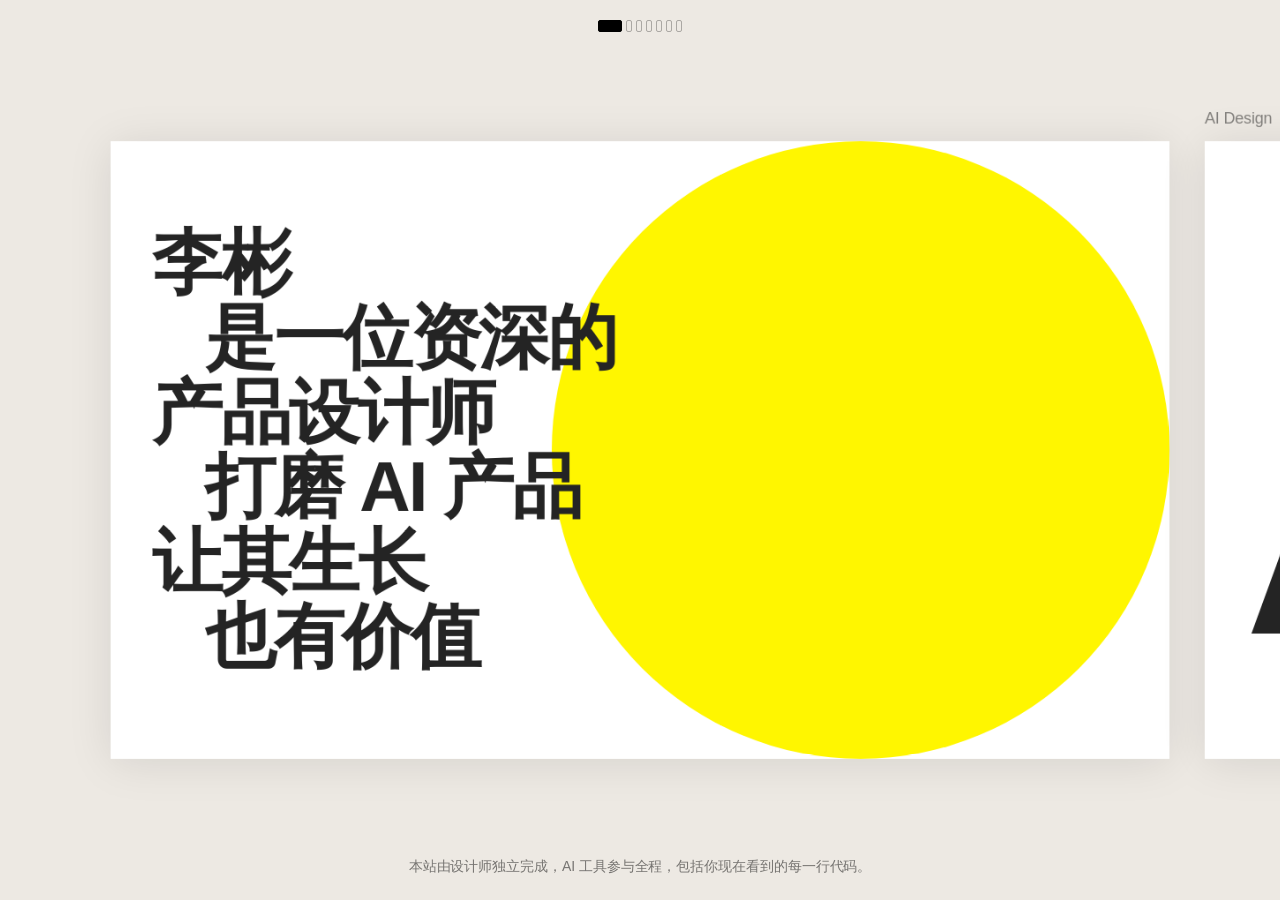
==== index.html @ 0866cc7a "Fix two UX bugs after going live: 1) Homepage P2 thumbnails 'invisible' on hover    Root cause: I ha" ====
<!DOCTYPE html>
<html lang="zh-CN">
<head>
  <meta charset="UTF-8">
  <meta name="viewport" content="width=device-width, initial-scale=1">
  <title>李彬 · 作品集</title>
  <link rel="stylesheet" href="css/style.css">
  <link rel="stylesheet" href="css/cards.css">
</head>
<body>

  <!-- Fixed viewport: always covers full window -->
  <div class="viewport">

    <!-- Minimap: top-center, 7 clickable ticks injected by scroll.js -->
    <nav class="minimap" id="minimap" aria-label="Card navigation"></nav>

    <!-- Scale wrapper: viewport-center anchor, scale applied here -->
    <div id="cardsScaler">

    <!-- Card strip: translateX updated by scroll.js -->
    <div class="card-strip" id="cardStrip">

      <!-- External labels: positioned above each card (cards 01–06 only) -->
      <div class="ext-label" style="left:1240px;">AI Design</div>
      <div class="ext-label" style="left:2480px;">Consumer UX</div>
      <div class="ext-label" style="left:3720px;">Enterprise UX</div>
      <div class="ext-label" style="left:4960px;">Visual Design</div>
      <div class="ext-label" style="left:6200px;">Motion Design</div>
      <div class="ext-label" style="left:7440px;">Explorations</div>

      <!-- Card 00 — 画板 -->
      <div class="card card-00" id="card-00">
        <div class="c00-circle"></div>
        <div class="c00-bio">
          <span>李彬</span>
          <span>是一位资深的</span>
          <span>产品设计师</span>
          <span>打磨 AI 产品</span>
          <span>让其生长</span>
          <span>也有价值</span>
        </div>
      </div>

      <!-- Card 01 — AI 设计 -->
      <div class="card card-01 card-clickable" id="card-01" data-href="project.html?p=miaosheng">
        <div class="c01-a">A</div>
        <div class="c01-i">I</div>
        <div class="c01-circle"></div>
        <div class="p2-strip">
          <a class="p2-thumb-link" href="project.html?p=miaosheng">
            <img decoding="async" class="p2-thumb" src="images/miaosheng/miaosheng-01.webp" alt="秒省助手">
          </a>
          <span class="p2-names">秒省助手</span>
        </div>
      </div>

      <!-- Card 02 — C端体验设计 -->
      <div class="card card-02 card-clickable" id="card-02" data-href="category.html?cat=consumer-ux">
        <div class="c02-text">Consumer UX</div>
        <div class="p2-strip">
          <a class="p2-thumb-link" href="project.html?p=pet">
            <img decoding="async" class="p2-thumb" src="images/pet/A1-01.webp" alt="宠胖胖">
          </a>
          <a class="p2-thumb-link" href="project.html?p=flashparty">
            <img decoding="async" class="p2-thumb" src="images/flashparty/A2-01.webp" alt="闪聚">
          </a>
          <a class="p2-thumb-link" href="project.html?p=blockpixel">
            <img decoding="async" class="p2-thumb" src="images/blockpixel/06-01.webp" alt="Block Pixel Puzzle">
          </a>
          <span class="p2-names">宠胖胖 · 闪聚 · Block Pixel 拼图</span>
        </div>
      </div>

      <!-- Card 03 — B端体验设计 -->
      <div class="card card-03 card-clickable" id="card-03" data-href="category.html?cat=enterprise-ux">
        <div class="c03-text">Enterprise UX</div>
        <div class="p2-strip">
          <a class="p2-thumb-link" href="project.html?p=crm">
            <img decoding="async" class="p2-thumb" src="images/crm/07-01.webp" alt="OTO 保险 CRM">
          </a>
          <a class="p2-thumb-link" href="project.html?p=capybara">
            <img decoding="async" class="p2-thumb" src="images/capybara/08-01.webp" alt="水豚大夫">
          </a>
          <a class="p2-thumb-link" href="project.html?p=kejiji">
            <img decoding="async" class="p2-thumb" src="images/kejiji/05-01.webp" alt="客集集直播">
          </a>
          <a class="p2-thumb-link" href="project.html?p=otherui">
            <img decoding="async" class="p2-thumb" src="images/otherui/08-04.webp" alt="其他 UI 设计">
          </a>
          <span class="p2-names">OTO 保险 CRM · 水豚大夫 · 客集集直播 · 其他 UI</span>
        </div>
      </div>

      <!-- Card 04 — 视觉设计（4 个项目，category 列表页）-->
      <div class="card card-04 card-clickable" id="card-04" data-href="category.html?cat=visual">
        <div class="c04-text">Visual</div>
        <div class="p2-strip">
          <a class="p2-thumb-link" href="project.html?p=visual-01">
            <img decoding="async" class="p2-thumb" src="images/visual/09-01.webp" alt="视觉作品 01">
          </a>
          <a class="p2-thumb-link" href="project.html?p=visual-02">
            <img decoding="async" class="p2-thumb" src="images/visual/09-02.webp" alt="视觉作品 02">
          </a>
          <a class="p2-thumb-link" href="project.html?p=visual-03">
            <img decoding="async" class="p2-thumb" src="images/visual/A6-6.webp" alt="视觉作品 03">
          </a>
          <a class="p2-thumb-link" href="project.html?p=visual-04">
            <img decoding="async" class="p2-thumb" src="images/visual/D1-7.webp" alt="视觉作品 04">
          </a>
          <span class="p2-names">视觉作品 01 · 02 · 03 · 04</span>
        </div>
      </div>

      <!-- Card 05 — 动效设计（masonry 列表 · hover 播放）-->
      <div class="card card-05 card-clickable" id="card-05" data-href="category.html?cat=motion">
        <div class="c05-text">Motion</div>
        <div class="p2-strip">
          <a class="p2-thumb-link" href="category.html?cat=motion">
            <img decoding="async" class="p2-thumb" src="images/motion/pet-ip-24f-iSpt-poster.webp" alt="IP 动画">
          </a>
          <a class="p2-thumb-link" href="category.html?cat=motion">
            <img decoding="async" class="p2-thumb" src="images/motion/pet-like-iSpt-poster.webp" alt="界面微交互">
          </a>
          <a class="p2-thumb-link" href="category.html?cat=motion">
            <img decoding="async" class="p2-thumb" src="images/motion/ms-aimenu-iSpt-poster.webp" alt="入口动效">
          </a>
          <span class="p2-names">交互动效 · 界面微交互 · IP 动画</span>
        </div>
      </div>

      <!-- Card 06 — 设计探索 -->
      <div class="card card-06" id="card-06">
        <div class="c06-manifesto">
          <p>保持简洁。</p>
          <p>保持清晰。</p>
          <p>充满温度。</p>
          <p>经久不衰。</p>
          <p>去做。</p>
        </div>
      </div>

    </div><!-- /card-strip -->

    </div><!-- /cardsScaler -->
  </div>

  <!-- Footer credit -->
  <div class="site-footer">本站由设计师独立完成，AI 工具参与全程，包括你现在看到的每一行代码。</div>

  <!-- Narrow viewport warning -->
  <div id="narrowWarn" style="display:none;position:fixed;inset:0;background:#ede9e3;z-index:9000;align-items:center;justify-content:center;font-size:16px;color:#555;text-align:center;font-family:-apple-system,sans-serif;padding:40px;">
    <div><div style="font-size:32px;margin-bottom:16px;">🖥</div>请在桌面端浏览，建议宽度 1280px 以上。</div>
  </div>

  <script src="js/scroll.js"></script>
  <script>
    /* Card click → project detail (not triggered by P2 thumbnail links) */
    document.querySelectorAll('.card-clickable').forEach(function(card) {
      card.addEventListener('click', function(e) {
        if (e.target.closest('.p2-thumb-link')) return; // let link handle it
        var href = card.getAttribute('data-href');
        if (href) window.location.href = href;
      });
    });
  </script>
  <script>
    (function(){
      var warn = document.getElementById('narrowWarn');
      function check(){ warn.style.display = window.innerWidth < 780 ? 'flex' : 'none'; }
      check();
      window.addEventListener('resize', check);
    })();
  </script>
</body>
</html>
---- css/style.css ----
/* ============ Reset & Base ============ */
*, *::before, *::after { margin: 0; padding: 0; box-sizing: border-box; }

html, body {
  width: 100%;
  height: 100%;
  overflow: hidden;
  background: #ede9e3;
  font-family: -apple-system, "Helvetica Neue", "PingFang SC", sans-serif;
  overscroll-behavior: none;
}

/* ============ Fixed Viewport ============ */
.viewport {
  position: fixed;
  top: 0; left: 0;
  width: 100vw; height: 100vh;
  overflow: hidden;
  background: #ede9e3;
}

/* ============ Scale Wrapper — viewport-center anchor ============ */
/*  top:50%, left:50% places its origin at viewport center.
    transform-origin:0 0 means scale() expands outward from viewport center.
    overflow:hidden ensures GPU compositing clips correctly.
    JS applies: scaler.style.transform = "scale(s)"                         */
#cardsScaler {
  position: absolute;
  top: 50%;
  left: 50%;
  transform-origin: 0 0;
  transform: scale(1);
  will-change: transform;
}

/* ============ Panning state — suppress hover effects while strip is moving ============ */
/* JS adds/removes this class on body during scroll animation */
body.is-panning .card { pointer-events: none; }
body.is-panning .p2-strip { bottom: -60px !important; transition: none !important; }

/* ============ Card Strip ============ */
/*  Position anchored to scaler origin (= viewport center).
    JS applies: translateX(panPos - 600) translateY(-50%)
    so that card 0's center aligns with viewport center when panPos = 0.    */
.card-strip {
  position: absolute;
  top: 0;
  left: 0;
  display: flex;
  flex-direction: row;
  gap: 40px;
  will-change: transform;
}

/* ============ Individual Card ============ */
.card {
  width: 1200px;
  height: 700px;
  background: #fff;
  border-radius: 0;                 /* sharp corners — design spec */
  box-shadow: 0 4px 48px rgba(0,0,0,0.10);
  position: relative;
  overflow: hidden;
  flex-shrink: 0;
    transition: box-shadow 0.3s ease;
}
.card:hover {
  box-shadow: 0 8px 60px rgba(0,0,0,0.16);
}

/* ============ Minimap ============
   Two-state ticks:
   · default — 6×12 gray-bordered frame (0.5:1)
   · .active — 24×12 black solid block (2:1)
   CSS width transition smooths state change; no floating tracker element.
   =============================================================== */
.minimap {
  position: fixed;
  top: 20px;
  left: 50%;
  transform: translateX(-50%);
  display: flex;
  align-items: center;
  gap: 4px;
  z-index: 200;
}

.mm-tick {
  width: 6px;                                /* 0.5 : 1 (w : h) */
  height: 12px;
  border-radius: 2px;
  background: transparent;
  border: 1px solid rgba(0, 0, 0, 0.28);
  cursor: pointer;
  flex-shrink: 0;
  transition: width        0.28s cubic-bezier(0.4, 0, 0.2, 1),
              background   0.2s ease,
              border-color 0.2s ease;
}
.mm-tick:hover {
  border-color: rgba(0, 0, 0, 0.55);
}

.mm-tick.active {
  width: 24px;                               /* 2 : 1 (w : h) */
  background: #000;
  border-color: #000;
}
.mm-tick.active:hover {
  background: #000;
  border-color: #000;
}

/* ============ External card labels (outside cards, above strip) ============ */
.ext-label {
  position: absolute;
  top: -36px;
  font-size: 18px;
  font-weight: 400;
  color: rgba(0, 0, 0, 0.45);
  letter-spacing: -0.01em;
  font-family: -apple-system, "Helvetica Neue", "PingFang SC", sans-serif;
  white-space: nowrap;
  pointer-events: none;
  user-select: none;
}

/* ============ Footer credit — bottom-center, 24px from edge ============ */
.site-footer {
  position: fixed;
  bottom: 24px;
  left: 50%;
  transform: translateX(-50%);
  font-family: "PingFang SC", -apple-system, "Helvetica Neue", sans-serif;
  font-size: 14px;
  font-weight: 400;
  color: rgba(0, 0, 0, 0.5);
  letter-spacing: -0.005em;
  white-space: nowrap;
  pointer-events: none;          /* never blocks card interactions */
  user-select: none;
  z-index: 150;                  /* below toggle (300) and warn (9000) */
}
---- css/cards.css ----
/* ============ Shared utilities ============ */

/* Small label top-left of each card */
.card-label {
  position: absolute;
  top: 24px; left: 28px;
  font-size: 9px;
  color: #bbb;
  letter-spacing: 0.08em;
  text-transform: uppercase;
  z-index: 10;
  font-family: -apple-system, "Helvetica Neue", sans-serif;
}

/* P2 hover strip — shared by cards 01–05
   Slides up from below the card on hover */
.p2-strip {
  position: absolute;
  bottom: -60px;
  left: 0; right: 0;
  height: 60px;
  background: rgba(255,255,255,0.94);
  backdrop-filter: blur(10px);
  -webkit-backdrop-filter: blur(10px);
  display: flex;
  align-items: center;
  gap: 10px;
  padding: 0 32px;
  border-top: 1px solid rgba(0,0,0,0.06);
  transition: bottom 0.4s cubic-bezier(0.22, 1, 0.36, 1);
  z-index: 20;
}

.card:hover .p2-strip { bottom: 0; }

.p2-thumb {
  width: 36px; height: 46px;
  border-radius: 0;                  /* sharp corners — design spec */
  object-fit: cover;
  background: #e0e0e0;
  flex-shrink: 0;
}

.p2-names {
  font-size: 11px;
  color: #999;
  margin-left: auto;
  white-space: nowrap;
  max-width: 420px;
  overflow: hidden;
  text-overflow: ellipsis;
  text-align: right;
  font-family: -apple-system, "Helvetica Neue", sans-serif;
}

/* P2 thumbnail links */
.p2-thumb-link {
  display: block;
  flex-shrink: 0;
  text-decoration: none;
  border-radius: 0;
  overflow: hidden;
}
.p2-thumb-link:hover .p2-thumb { opacity: 0.8; }
.p2-thumb-link .p2-thumb { transition: opacity 0.2s; }

/* ============ Card click interaction ============ */
.card-clickable { cursor: pointer; }
.card-clickable:active {
  opacity: 0.96;
  transition: opacity 0.1s ease;
}

/* ===========================================================
   Card 00 — 画板
   White bg · Yellow circle 700×700 at left:500 top:0
   Bio text at top-left (47,38) font 80px
   =========================================================== */
.card-00 { background: #fff; }

.c00-circle {
  position: absolute;
  left: 500px; top: 0;
  width: 700px; height: 700px;
  border-radius: 50%;
  background: #FFF600;
  z-index: 1;
}

.c00-bio {
  position: absolute;
  left: 47px;
  top: 50%;
  transform: translateY(-50%);
  z-index: 5;
  line-height: 1.06;
}

.c00-bio span {
  display: block;
  font-size: 80px;
  font-weight: 800;
  color: #242424;
  letter-spacing: -0.03em;
  font-family: -apple-system, "Helvetica Neue", sans-serif;
}

/* Rauno-style alternate-line indent */
.c00-bio span:nth-child(even) { padding-left: 60px; }

/* ===========================================================
   Card 01 — AI 设计
   White bg · Orange circle 700×700 at left:500 top:0
   "A" at (38,−114) and "I" at (497,−114) font 600px
   =========================================================== */
.card-01 { background: #fff; }

.c01-circle {
  position: absolute;
  left: 500px; top: 0;
  width: 700px; height: 700px;
  border-radius: 50%;
  background: #FF5800;
  z-index: 1;
}

/* Shared style for both letter elements */
.c01-a,
.c01-i {
  position: absolute;
  top: 50%;
  transform: translateY(-50%) translateX(var(--parallax-x, 0px));
  font-size: 600px;
  font-weight: 900;
  color: #242424;
  line-height: 1;
  letter-spacing: -0.05em;
  font-family: -apple-system, "Helvetica Neue", sans-serif;
  z-index: 2;
  user-select: none;
}

.c01-a { left: 38px; }
.c01-i { left: 497px; }

/* ===========================================================
   Cards 02–05 — Category cards
   Large text (400px) flush top-left, overflows card width
   No decorative circles — card bg is clipping mask
   =========================================================== */

/* Shared base for the overflow text on category cards */
.c02-text, .c03-text, .c04-text, .c05-text {
  position: absolute;
  left: 38px;
  top: 50%;
  transform: translateY(-50%) translateX(var(--parallax-x, 0px));
  font-size: 400px;
  font-weight: 900;
  color: #242424;
  line-height: 0.9;
  letter-spacing: -0.04em;
  font-family: -apple-system, "Helvetica Neue", sans-serif;
  white-space: nowrap;       /* don't wrap — let card overflow:hidden clip */
  z-index: 2;
  user-select: none;
}

.card-02 { background: #fff; }
.card-03 { background: #fff; }
.card-04 { background: #fff; }
.card-05 { background: #fff; }

/* ===========================================================
   Card 06 — 设计探索
   Yellow bg (#FFF700) · Manifesto text at (53,33) font 90px
   =========================================================== */
.card-06 { background: #FFF700; }

.c06-manifesto {
  position: absolute;
  left: 53px;
  top: 50%;
  transform: translateY(-50%) translateX(var(--parallax-x, 0px));
  z-index: 5;
}

.c06-manifesto p {
  font-size: 82px;
  font-weight: 800;
  color: #000000;
  line-height: 1.18;
  letter-spacing: -0.02em;
  font-family: -apple-system, "Helvetica Neue", sans-serif;
}
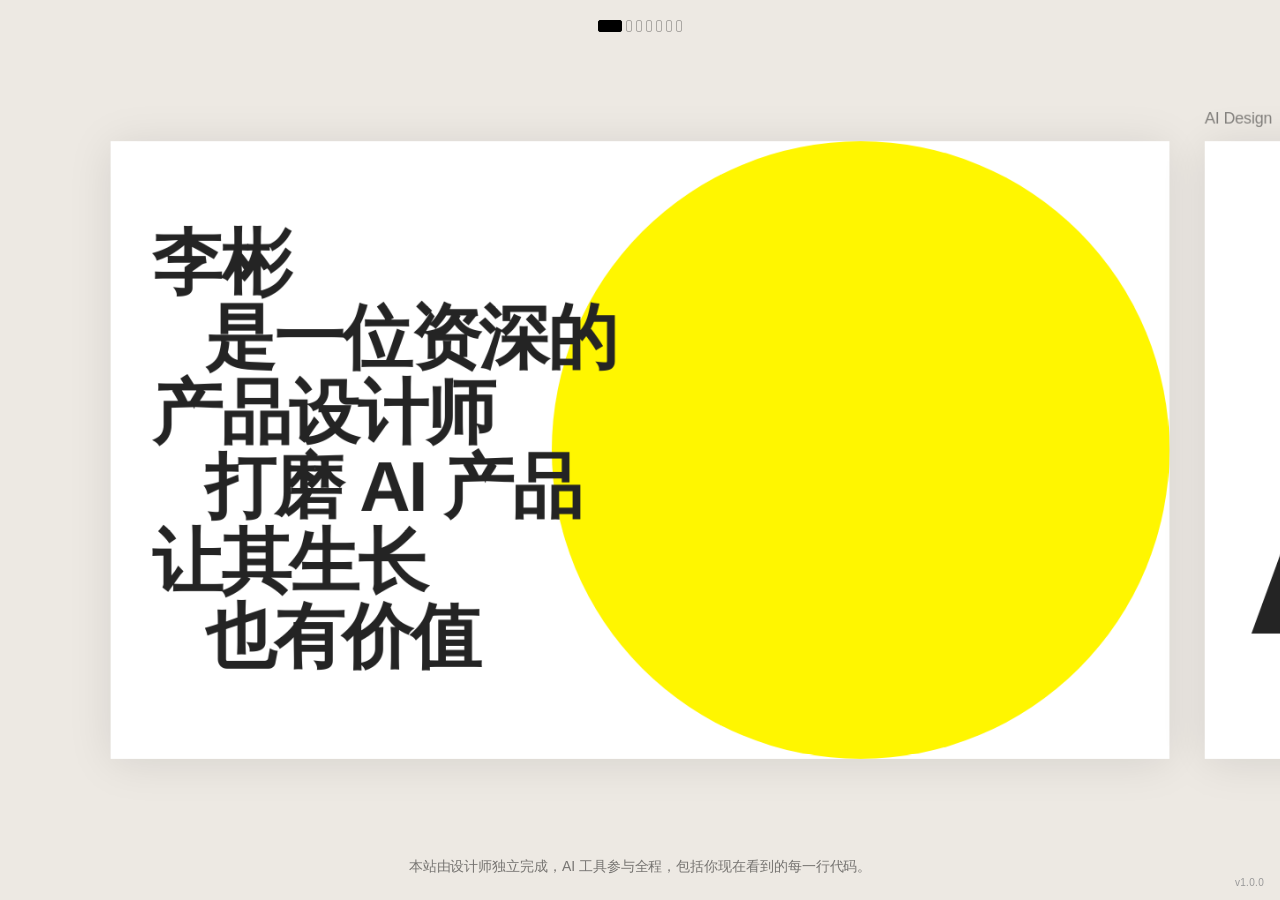
==== commit fbdef705: "Add version badge v1.0.0 and changelog - js/version.js: single source of truth for version string, i" ====
--- a/index.html
+++ b/index.html
@@ -154,6 +154,7 @@
   </div>
 
   <script src="js/scroll.js"></script>
+  <script src="js/version.js"></script>
   <script>
     /* Card click → project detail (not triggered by P2 thumbnail links) */
     document.querySelectorAll('.card-clickable').forEach(function(card) {
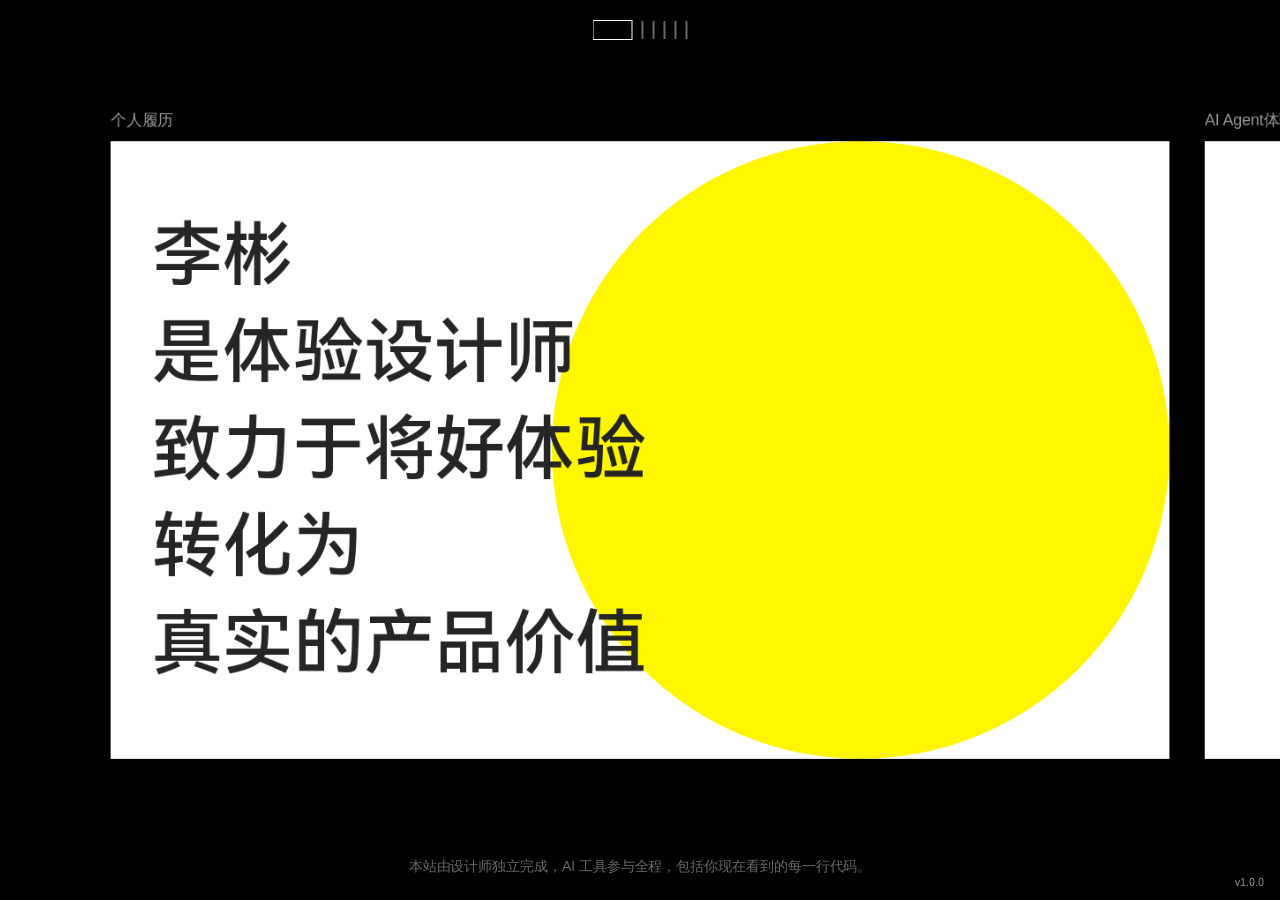
==== commit 1988c187: "改版：新增个人履历页 + 全站交互/视觉优化 - 新增 about.html 个人履历页（hero/简介/workflow/经历/联系），文字按设计稿固定字号还原 - workflow 模块加入 3 " ====
--- a/index.html
+++ b/index.html
@@ -21,122 +21,70 @@
     <!-- Card strip: translateX updated by scroll.js -->
     <div class="card-strip" id="cardStrip">
 
-      <!-- External labels: positioned above each card (cards 01–06 only) -->
-      <div class="ext-label" style="left:1240px;">AI Design</div>
-      <div class="ext-label" style="left:2480px;">Consumer UX</div>
-      <div class="ext-label" style="left:3720px;">Enterprise UX</div>
-      <div class="ext-label" style="left:4960px;">Visual Design</div>
-      <div class="ext-label" style="left:6200px;">Motion Design</div>
-      <div class="ext-label" style="left:7440px;">Explorations</div>
+      <!-- External labels: positioned above each card -->
+      <div class="ext-label" style="left:0px;">个人履历</div>
+      <div class="ext-label" style="left:1240px;">AI Agent体验设计</div>
+      <div class="ext-label" style="left:2480px;">宠胖胖-宠物社区设计</div>
+      <div class="ext-label" style="left:3720px;">B端CRM系统设计</div>
+      <div class="ext-label" style="left:4960px;">其他设计</div>
+      <!-- Vibe Cooding 入口暂时隐藏（内容完善后取消注释，并把 scroll.js 的 CARD_COUNT 改回 7、视差映射 contact 改回 6）
+      <div class="ext-label" style="left:6200px;">Vibe Cooding</div>
+      <div class="ext-label" style="left:7440px;"></div>
+      -->
 
       <!-- Card 00 — 画板 -->
-      <div class="card card-00" id="card-00">
+      <div class="card card-00 card-clickable" id="card-00" data-href="about.html">
         <div class="c00-circle"></div>
         <div class="c00-bio">
-          <span>李彬</span>
-          <span>是一位资深的</span>
-          <span>产品设计师</span>
-          <span>打磨 AI 产品</span>
-          <span>让其生长</span>
-          <span>也有价值</span>
+          <span><span class="c00-rise">李彬</span></span>
+          <span><span class="c00-rise">是体验设计师</span></span>
+          <span><span class="c00-rise">致力于将好体验</span></span>
+          <span><span class="c00-rise">转化为</span></span>
+          <span><span class="c00-rise">真实的产品价值</span></span>
         </div>
       </div>
 
-      <!-- Card 01 — AI 设计 -->
+      <!-- Card 02 · AI Agent 秒省（圆形蒙版反白滑动，滑动接 scroll.js 视差）-->
       <div class="card card-01 card-clickable" id="card-01" data-href="project.html?p=miaosheng">
-        <div class="c01-a">A</div>
-        <div class="c01-i">I</div>
-        <div class="c01-circle"></div>
-        <div class="p2-strip">
-          <a class="p2-thumb-link" href="project.html?p=miaosheng">
-            <img decoding="async" class="p2-thumb" src="images/miaosheng/miaosheng-01.webp" alt="秒省助手">
-          </a>
-          <span class="p2-names">秒省助手</span>
-        </div>
+        <div class="ms-circle"></div>
+        <div class="ms-clip ms-clip-dark"><img class="ms-logo ms-dark" src="images/ms/miaosheng-logo-dark.webp" alt="秒省"></div>
+        <div class="ms-clip ms-clip-white"><img class="ms-logo ms-white" src="images/ms/miaosheng-logo-white.webp" alt=""></div>
       </div>
 
       <!-- Card 02 — C端体验设计 -->
-      <div class="card card-02 card-clickable" id="card-02" data-href="category.html?cat=consumer-ux">
-        <div class="c02-text">Consumer UX</div>
-        <div class="p2-strip">
-          <a class="p2-thumb-link" href="project.html?p=pet">
-            <img decoding="async" class="p2-thumb" src="images/pet/A1-01.webp" alt="宠胖胖">
-          </a>
-          <a class="p2-thumb-link" href="project.html?p=flashparty">
-            <img decoding="async" class="p2-thumb" src="images/flashparty/A2-01.webp" alt="闪聚">
-          </a>
-          <a class="p2-thumb-link" href="project.html?p=blockpixel">
-            <img decoding="async" class="p2-thumb" src="images/blockpixel/06-01.webp" alt="Block Pixel Puzzle">
-          </a>
-          <span class="p2-names">宠胖胖 · 闪聚 · Block Pixel 拼图</span>
-        </div>
+      <!-- Card 03 · 宠胖胖（IP 互动 · 点击进详情）-->
+      <div class="card card-02 card-clickable" id="card-02" data-href="project.html?p=pet">
+        <h2 class="c-proj-title">宠胖胖</h2>
+        <canvas class="mascot" width="400" height="400" aria-label="宠胖胖 IP"></canvas>
       </div>
 
-      <!-- Card 03 — B端体验设计 -->
-      <div class="card card-03 card-clickable" id="card-03" data-href="category.html?cat=enterprise-ux">
-        <div class="c03-text">Enterprise UX</div>
-        <div class="p2-strip">
-          <a class="p2-thumb-link" href="project.html?p=crm">
-            <img decoding="async" class="p2-thumb" src="images/crm/07-01.webp" alt="OTO 保险 CRM">
-          </a>
-          <a class="p2-thumb-link" href="project.html?p=capybara">
-            <img decoding="async" class="p2-thumb" src="images/capybara/08-01.webp" alt="水豚大夫">
-          </a>
-          <a class="p2-thumb-link" href="project.html?p=kejiji">
-            <img decoding="async" class="p2-thumb" src="images/kejiji/05-01.webp" alt="客集集直播">
-          </a>
-          <a class="p2-thumb-link" href="project.html?p=otherui">
-            <img decoding="async" class="p2-thumb" src="images/otherui/08-04.webp" alt="其他 UI 设计">
-          </a>
-          <span class="p2-names">OTO 保险 CRM · 水豚大夫 · 客集集直播 · 其他 UI</span>
-        </div>
+      <!-- Card 04 · B端 CRM 系统 → 详情页 -->
+      <div class="card card-proj card-clickable" id="card-03" data-href="project.html?p=crm">
+        <h2 class="c-proj-title">CRM系统</h2>
       </div>
 
-      <!-- Card 04 — 视觉设计（4 个项目，category 列表页）-->
-      <div class="card card-04 card-clickable" id="card-04" data-href="category.html?cat=visual">
-        <div class="c04-text">Visual</div>
-        <div class="p2-strip">
-          <a class="p2-thumb-link" href="project.html?p=visual-01">
-            <img decoding="async" class="p2-thumb" src="images/visual/09-01.webp" alt="视觉作品 01">
-          </a>
-          <a class="p2-thumb-link" href="project.html?p=visual-02">
-            <img decoding="async" class="p2-thumb" src="images/visual/09-02.webp" alt="视觉作品 02">
-          </a>
-          <a class="p2-thumb-link" href="project.html?p=visual-03">
-            <img decoding="async" class="p2-thumb" src="images/visual/A6-6.webp" alt="视觉作品 03">
-          </a>
-          <a class="p2-thumb-link" href="project.html?p=visual-04">
-            <img decoding="async" class="p2-thumb" src="images/visual/D1-7.webp" alt="视觉作品 04">
-          </a>
-          <span class="p2-names">视觉作品 01 · 02 · 03 · 04</span>
-        </div>
+      <!-- Card 05 · 其他设计合集 → category 列表(四角标签 + 居中标题) -->
+      <div class="card card-proj card-clickable" id="card-04" data-href="category.html?cat=all">
+        <span class="c-corner" style="left:40px;top:40px;">2014</span>
+        <span class="c-corner" style="right:40px;top:40px;">2026</span>
+        <h2 class="c-big">More designs</h2>
+        <span class="c-corner" style="left:40px;bottom:40px;">UI/UX</span>
+        <span class="c-corner" style="right:40px;bottom:40px;">B/C</span>
       </div>
 
-      <!-- Card 05 — 动效设计（masonry 列表 · hover 播放）-->
-      <div class="card card-05 card-clickable" id="card-05" data-href="category.html?cat=motion">
-        <div class="c05-text">Motion</div>
-        <div class="p2-strip">
-          <a class="p2-thumb-link" href="category.html?cat=motion">
-            <img decoding="async" class="p2-thumb" src="images/motion/pet-ip-24f-iSpt-poster.webp" alt="IP 动画">
-          </a>
-          <a class="p2-thumb-link" href="category.html?cat=motion">
-            <img decoding="async" class="p2-thumb" src="images/motion/pet-like-iSpt-poster.webp" alt="界面微交互">
-          </a>
-          <a class="p2-thumb-link" href="category.html?cat=motion">
-            <img decoding="async" class="p2-thumb" src="images/motion/ms-aimenu-iSpt-poster.webp" alt="入口动效">
-          </a>
-          <span class="p2-names">交互动效 · 界面微交互 · IP 动画</span>
-        </div>
+      <!-- Card 06 · Vibe Cooding 入口暂时隐藏（内容完善后取消注释；并把 scroll.js 的 CARD_COUNT 改回 7、视差映射 contact 改回 6）
+      <div class="card card-proj card-clickable" id="card-05" data-href="">
+        <h2 class="c-big">Vibe Cooding</h2>
       </div>
+      -->
 
-      <!-- Card 06 — 设计探索 -->
-      <div class="card card-06" id="card-06">
-        <div class="c06-manifesto">
-          <p>保持简洁。</p>
-          <p>保持清晰。</p>
-          <p>充满温度。</p>
-          <p>经久不衰。</p>
-          <p>去做。</p>
+      <!-- Card 07 · 联系（点击「联系我」复制微信号）-->
+      <div class="card card-contact" id="card-06">
+        <div class="contact-lines">
+          <p>保持简洁</p>
+          <p>保持清晰</p>
+          <p>充满温度</p>
+          <p>有想法或项目？<button type="button" class="wx-copy" data-wx="Libin_y">——联系我</button></p>
         </div>
       </div>
 
@@ -153,17 +101,85 @@
     <div><div style="font-size:32px;margin-bottom:16px;">🖥</div>请在桌面端浏览，建议宽度 1280px 以上。</div>
   </div>
 
+  <!-- 复制成功提示 -->
+  <div id="toast" class="toast" role="status" aria-live="polite"></div>
+
+  <!-- 背景粒子光效（已暂时关闭 · 取消下一行注释即可重新开启） -->
+  <!-- <script src="js/bg-particles.js"></script> -->
   <script src="js/scroll.js"></script>
+  <!-- 宠胖胖 IP 互动动画（卡片3，悬停挥手）-->
+  <script src="js/mascot.js"></script>
   <script src="js/version.js"></script>
   <script>
     /* Card click → project detail (not triggered by P2 thumbnail links) */
     document.querySelectorAll('.card-clickable').forEach(function(card) {
       card.addEventListener('click', function(e) {
-        if (e.target.closest('.p2-thumb-link')) return; // let link handle it
+        if (e.target.closest('.wx-copy')) return;        // 联系我按钮自己处理
         var href = card.getAttribute('data-href');
         if (href) window.location.href = href;
       });
     });
+  </script>
+  <script>
+    /* 卡片5「More designs」· 字符逐个翻入（参考 GSAP animate-text 的 characters）
+       滚动到该卡片(进入视口)时播放；尊重「减少动态效果」。 */
+    (function () {
+      var el = document.querySelector('#card-04 .c-big');
+      if (!el) return;
+      if (window.matchMedia && window.matchMedia('(prefers-reduced-motion: reduce)').matches) return;
+      var text = el.textContent;
+      el.setAttribute('aria-label', text);     /* 拆成单字后用 aria-label 保留可读性 */
+      el.textContent = '';
+      for (var i = 0; i < text.length; i++) {
+        var sp = document.createElement('span');
+        sp.className = 'md-char';
+        sp.style.setProperty('--i', i);
+        if (text.charAt(i) === ' ') { sp.innerHTML = '&nbsp;'; }
+        else { sp.textContent = text.charAt(i); }
+        el.appendChild(sp);
+      }
+      el.classList.add('md-split');
+      if ('IntersectionObserver' in window) {
+        var io = new IntersectionObserver(function (entries) {
+          entries.forEach(function (e) {
+            el.classList.toggle('is-revealing', e.isIntersecting);  /* 进入→播放；离开→移除，再次进入重播 */
+          });
+        }, { threshold: 0.5 });
+        io.observe(el);
+      } else {
+        el.classList.add('is-revealing');       /* 不支持 IO：直接显示 */
+      }
+    })();
+  </script>
+  <script>
+    /* 联系卡：点击「联系我」复制微信号 + toast */
+    (function () {
+      var toast = document.getElementById('toast'), timer = null;
+      function showToast(msg) {
+        toast.textContent = msg;
+        toast.classList.add('is-visible');
+        clearTimeout(timer);
+        timer = setTimeout(function () { toast.classList.remove('is-visible'); }, 1800);
+      }
+      function copyText(text) {
+        if (navigator.clipboard && navigator.clipboard.writeText) {
+          navigator.clipboard.writeText(text).then(function(){ showToast('已复制微信号到剪切板'); }, fallback);
+        } else { fallback(); }
+        function fallback() {
+          var ta = document.createElement('textarea');
+          ta.value = text; ta.style.position = 'fixed'; ta.style.opacity = '0';
+          document.body.appendChild(ta); ta.select();
+          try { document.execCommand('copy'); } catch (e) {}
+          document.body.removeChild(ta); showToast('已复制微信号到剪切板');
+        }
+      }
+      document.querySelectorAll('.wx-copy').forEach(function (btn) {
+        btn.addEventListener('click', function (e) {
+          e.stopPropagation();
+          copyText(btn.getAttribute('data-wx') || 'Libin_y');
+        });
+      });
+    })();
   </script>
   <script>
     (function(){
--- a/css/style.css
+++ b/css/style.css
@@ -5,7 +5,7 @@
   width: 100%;
   height: 100%;
   overflow: hidden;
-  background: #ede9e3;
+  background: #000;
   font-family: -apple-system, "Helvetica Neue", "PingFang SC", sans-serif;
   overscroll-behavior: none;
 }
@@ -16,7 +16,8 @@
   top: 0; left: 0;
   width: 100vw; height: 100vh;
   overflow: hidden;
-  background: #ede9e3;
+  background: transparent;   /* 透出背后的黑底 + 粒子层 */
+  z-index: 1;                /* 在背景粒子层(z-index:0)之上 */
 }
 
 /* ============ Scale Wrapper — viewport-center anchor ============ */
@@ -50,6 +51,12 @@
   flex-direction: row;
   gap: 40px;
   will-change: transform;
+  /* Initial rest state (card 0 centered) baked into CSS so the strip is
+     positioned on first paint — without this, the un-transformed strip sits
+     at the scaler origin (viewport center) and the card flashes into the
+     bottom-right corner until scroll.js loads (FOUC). JS overrides this with
+     the same value at panPos = 0: translateX(panPos - 600) translateY(-50%). */
+  transform: translateX(-600px) translateY(-50%);
 }
 
 /* ============ Individual Card ============ */
@@ -81,34 +88,36 @@
   transform: translateX(-50%);
   display: flex;
   align-items: center;
-  gap: 4px;
+  gap: 9px;
   z-index: 200;
 }
 
+/* 设计稿样式：未选中 = #666666 细线；选中 = #FFFFFF 描边方框 */
 .mm-tick {
-  width: 6px;                                /* 0.5 : 1 (w : h) */
-  height: 12px;
-  border-radius: 2px;
-  background: transparent;
-  border: 1px solid rgba(0, 0, 0, 0.28);
+  width: 2px;
+  height: 18px;
+  border-radius: 0;
+  background: #666666;
+  border: 0;
   cursor: pointer;
   flex-shrink: 0;
-  transition: width        0.28s cubic-bezier(0.4, 0, 0.2, 1),
-              background   0.2s ease,
-              border-color 0.2s ease;
+  transition: width      0.28s cubic-bezier(0.4, 0, 0.2, 1),
+              height     0.28s cubic-bezier(0.4, 0, 0.2, 1),
+              background 0.2s ease,
+              box-shadow 0.2s ease;
 }
 .mm-tick:hover {
-  border-color: rgba(0, 0, 0, 0.55);
+  background: #9b9b9b;
 }
 
 .mm-tick.active {
-  width: 24px;                               /* 2 : 1 (w : h) */
-  background: #000;
-  border-color: #000;
+  width: 40px;
+  height: 20px;
+  background: transparent;
+  box-shadow: inset 0 0 0 1px #ffffff;
 }
 .mm-tick.active:hover {
-  background: #000;
-  border-color: #000;
+  background: transparent;
 }
 
 /* ============ External card labels (outside cards, above strip) ============ */
@@ -117,7 +126,7 @@
   top: -36px;
   font-size: 18px;
   font-weight: 400;
-  color: rgba(0, 0, 0, 0.45);
+  color: #999999;
   letter-spacing: -0.01em;
   font-family: -apple-system, "Helvetica Neue", "PingFang SC", sans-serif;
   white-space: nowrap;
@@ -134,7 +143,7 @@
   font-family: "PingFang SC", -apple-system, "Helvetica Neue", sans-serif;
   font-size: 14px;
   font-weight: 400;
-  color: rgba(0, 0, 0, 0.5);
+  color: #666666;
   letter-spacing: -0.005em;
   white-space: nowrap;
   pointer-events: none;          /* never blocks card interactions */
--- a/css/cards.css
+++ b/css/cards.css
@@ -1,3 +1,19 @@
+/* 设计稿标题字体（子集化，与履历页共用）*/
+@font-face {
+  font-family: "HarmonyOS Sans SC";
+  font-weight: 500;
+  font-style: normal;
+  font-display: swap;
+  src: url("../fonts/HarmonyOS_Sans_SC_Medium.woff2") format("woff2");
+}
+@font-face {
+  font-family: "HarmonyOS Sans SC";
+  font-weight: 700;
+  font-style: normal;
+  font-display: swap;
+  src: url("../fonts/HarmonyOS_Sans_SC_Bold.woff2") format("woff2");
+}
+
 /* ============ Shared utilities ============ */
 
 /* Small label top-left of each card */
@@ -93,20 +109,138 @@
   top: 50%;
   transform: translateY(-50%);
   z-index: 5;
-  line-height: 1.06;
+  line-height: 1.375;
 }
 
 .c00-bio span {
   display: block;
   font-size: 80px;
-  font-weight: 800;
-  color: #242424;
-  letter-spacing: -0.03em;
-  font-family: -apple-system, "Helvetica Neue", sans-serif;
-}
-
-/* Rauno-style alternate-line indent */
-.c00-bio span:nth-child(even) { padding-left: 60px; }
+  font-weight: 500;
+  color: #252525;
+  letter-spacing: 0;
+  font-family: "HarmonyOS Sans SC", "PingFang SC", -apple-system, "Helvetica Neue", sans-serif;
+}
+
+/* 首页第一张卡片 · 文案「遮罩上升」入场动效（每次加载播放）
+   参考 GSAP「ignore nested elements」的 SplitText 行遮罩 reveal：
+   外层 span 作遮罩(overflow:hidden)，内层 .c00-rise 从遮罩下方升入。
+   仅动画，不改字体/字号/字重/排版。 */
+.c00-bio > span { overflow: hidden; }            /* 行遮罩 */
+.c00-rise {
+  display: block;
+  animation: c00-rise 0.85s cubic-bezier(0.22, 1, 0.36, 1) both;
+}
+.c00-bio > span:nth-child(1) .c00-rise { animation-delay: 0.15s; }
+.c00-bio > span:nth-child(2) .c00-rise { animation-delay: 0.27s; }
+.c00-bio > span:nth-child(3) .c00-rise { animation-delay: 0.39s; }
+.c00-bio > span:nth-child(4) .c00-rise { animation-delay: 0.51s; }
+.c00-bio > span:nth-child(5) .c00-rise { animation-delay: 0.63s; }
+@keyframes c00-rise {
+  from { transform: translateY(115%); }
+  to   { transform: translateY(0); }
+}
+/* 无障碍：用户开启「减少动态效果」时直接展示，不做位移 */
+@media (prefers-reduced-motion: reduce) {
+  .c00-rise { animation: none; }
+}
+
+/* ===========================================================
+   首页改版卡片 · 严格按设计稿坐标(卡片 1200×700 内绝对定位)
+   =========================================================== */
+.card-proj { background: #fff; }
+.card-contact { background: #FFF700; }   /* 联系卡：黄底 */
+
+/* 项目大标题(宠胖胖 / CRM系统)：设计稿 300px，左缘 0、上 140，超宽溢出裁切 */
+.c-proj-title {
+  position: absolute;
+  left: 0; top: 50%;
+  transform: translateY(-50%) translateX(var(--parallax-x, 0px));   /* 随滚动视差滑动 */
+  will-change: transform;
+  margin: 0;
+  font-family: "HarmonyOS Sans SC", "PingFang SC", -apple-system, sans-serif;
+  font-weight: 500; font-size: 300px; line-height: 1.4;
+  color: #252525; white-space: nowrap;
+}
+
+/* 卡片3 · 宠胖胖：标题左 150(设计稿)，胖豚 IP 239×239 @ (905,280) */
+.card-02 { background: #fff; }
+.card-02 .c-proj-title { left: 150px; }
+.card-02 .mascot {
+  position: absolute;
+  left: 905px; top: 280px;
+  width: 239px; height: 239px;
+  z-index: 4;
+  cursor: pointer;
+}
+
+/* More designs / Vibe Cooding：120px 居中 */
+.c-big {
+  position: absolute;
+  left: 0; right: 0; top: 266px;
+  margin: 0; text-align: center;
+  font-family: "HarmonyOS Sans SC", "PingFang SC", -apple-system, sans-serif;
+  font-weight: 500; font-size: 120px; line-height: 1.4;
+  color: #252525;
+}
+
+/* ===== 卡片5「More designs」· 字符逐个翻入动效（参考 GSAP animate-text 的 characters）
+   滚动到该卡片时由 index.html 的脚本加 .is-revealing 触发；脚本按 prefers-reduced-motion 决定是否拆分 ===== */
+#card-04 .c-big.md-split { perspective: 800px; }
+.md-char { display: inline-block; will-change: transform, opacity; }
+#card-04 .c-big.md-split .md-char { opacity: 0; }            /* 揭示前隐藏 */
+#card-04 .c-big.md-split.is-revealing .md-char {
+  animation: md-char-in 0.65s cubic-bezier(0.34, 1.56, 0.64, 1) both;
+  animation-delay: calc(var(--i) * 0.045s);                  /* 逐字符错峰 */
+}
+@keyframes md-char-in {
+  from { opacity: 0; transform: translateY(0.45em) rotateX(-90deg) scale(0.85); }
+  to   { opacity: 1; transform: none; }
+}
+
+/* More 卡四角标签：60px(用内联 left/top 精确定位) */
+.c-corner {
+  position: absolute; margin: 0;
+  font-family: "HarmonyOS Sans SC", "PingFang SC", -apple-system, sans-serif;
+  font-weight: 500; font-size: 60px; line-height: 1.4;
+  color: #252525;
+}
+
+/* 联系卡文案：左 53 / 上 110，80px，四行 */
+.contact-lines {
+  position: absolute;
+  left: 53px; top: 110px;
+  transform: translateX(var(--parallax-x, 0px));   /* 随滚动视差滑动(同旧版) */
+  will-change: transform;
+}
+.contact-lines p {
+  margin: 0;
+  font-family: "HarmonyOS Sans SC", "PingFang SC", -apple-system, sans-serif;
+  font-weight: 500; font-size: 80px; line-height: 1.5;
+  color: #252525; white-space: nowrap;
+}
+.wx-copy {
+  font: inherit; color: #252525;
+  background: transparent; border: 0; padding: 0;
+  cursor: pointer;
+  transition: opacity .2s ease;
+}
+.wx-copy:hover { opacity: .6; }
+
+/* 复制成功 toast */
+.toast {
+  position: fixed;
+  left: 50%; bottom: 48px;
+  transform: translateX(-50%) translateY(16px);
+  padding: 14px 28px;
+  background: #1f1f1f; color: #ffffff;
+  font: 400 15px "PingFang SC", -apple-system, sans-serif;
+  border: 1px solid rgba(255,255,255,.12);
+  box-shadow: 0 18px 44px rgba(0,0,0,.4);
+  opacity: 0; pointer-events: none;
+  transition: opacity .25s ease, transform .25s ease;
+  z-index: 9500;
+}
+.toast.is-visible { opacity: 1; transform: translateX(-50%) translateY(0); }
 
 /* ===========================================================
    Card 01 — AI 设计
@@ -115,33 +249,50 @@
    =========================================================== */
 .card-01 { background: #fff; }
 
-.c01-circle {
-  position: absolute;
-  left: 500px; top: 0;
+/* 红圆(#FE2D38)：居中于卡片(left 250 → 圆心 600)，随滚动以 0.5 速率视差滑动 */
+.card-01 .ms-circle {
+  position: absolute;
+  left: 250px; top: 0;
   width: 700px; height: 700px;
   border-radius: 50%;
-  background: #FF5800;
+  background: #FE2D38;
   z-index: 1;
-}
-
-/* Shared style for both letter elements */
-.c01-a,
-.c01-i {
-  position: absolute;
-  top: 50%;
-  transform: translateY(-50%) translateX(var(--parallax-x, 0px));
-  font-size: 600px;
-  font-weight: 900;
-  color: #242424;
-  line-height: 1;
-  letter-spacing: -0.05em;
-  font-family: -apple-system, "Helvetica Neue", sans-serif;
+  transform: translateX(calc(var(--parallax-x, 0px) * 0.5));
+  will-change: transform;
+}
+/* 秒省 Logo：静止时居中于红圆(left 303 → 中心 600)，垂直居中 */
+.card-01 .ms-logo {
+  position: absolute;
+  left: 303px; top: 50%;
+  width: 595px; height: auto;
+  user-select: none;
+  pointer-events: none;
+  will-change: transform;
+}
+/* 深色层 / 反白层共用裁剪容器：随红圆以 0.5 速率视差滑动；
+   内部 Logo 再 0.5 → 合计 1.0，两层 Logo 始终重合，裁剪圆(0.5)与之错位形成滑动「反白」*/
+.card-01 .ms-clip {
+  position: absolute;
+  inset: 0;
+  transform: translateX(calc(var(--parallax-x, 0px) * 0.5));
+  pointer-events: none;
+  will-change: transform;
+}
+.card-01 .ms-clip .ms-logo {
+  transform: translateY(-50%) translateX(calc(var(--parallax-x, 0px) * 0.5));
+}
+/* 反白层：红圆「内」显示白 Logo */
+.card-01 .ms-clip-white {
+  z-index: 3;
+  clip-path: circle(350px at 600px 350px);
+}
+/* 深色层：红圆「外」才显示深色 Logo —— 用径向遮罩挖掉圆内区域，
+   使白 Logo 下方不再压着一张黑色 Logo，从根本上消除「秒省」边缘渗出的黑色描边 */
+.card-01 .ms-clip-dark {
   z-index: 2;
-  user-select: none;
-}
-
-.c01-a { left: 38px; }
-.c01-i { left: 497px; }
+  -webkit-mask: radial-gradient(circle at 600px 350px, transparent 349.5px, #000 350px);
+          mask: radial-gradient(circle at 600px 350px, transparent 349.5px, #000 350px);
+}
 
 /* ===========================================================
    Cards 02–05 — Category cards
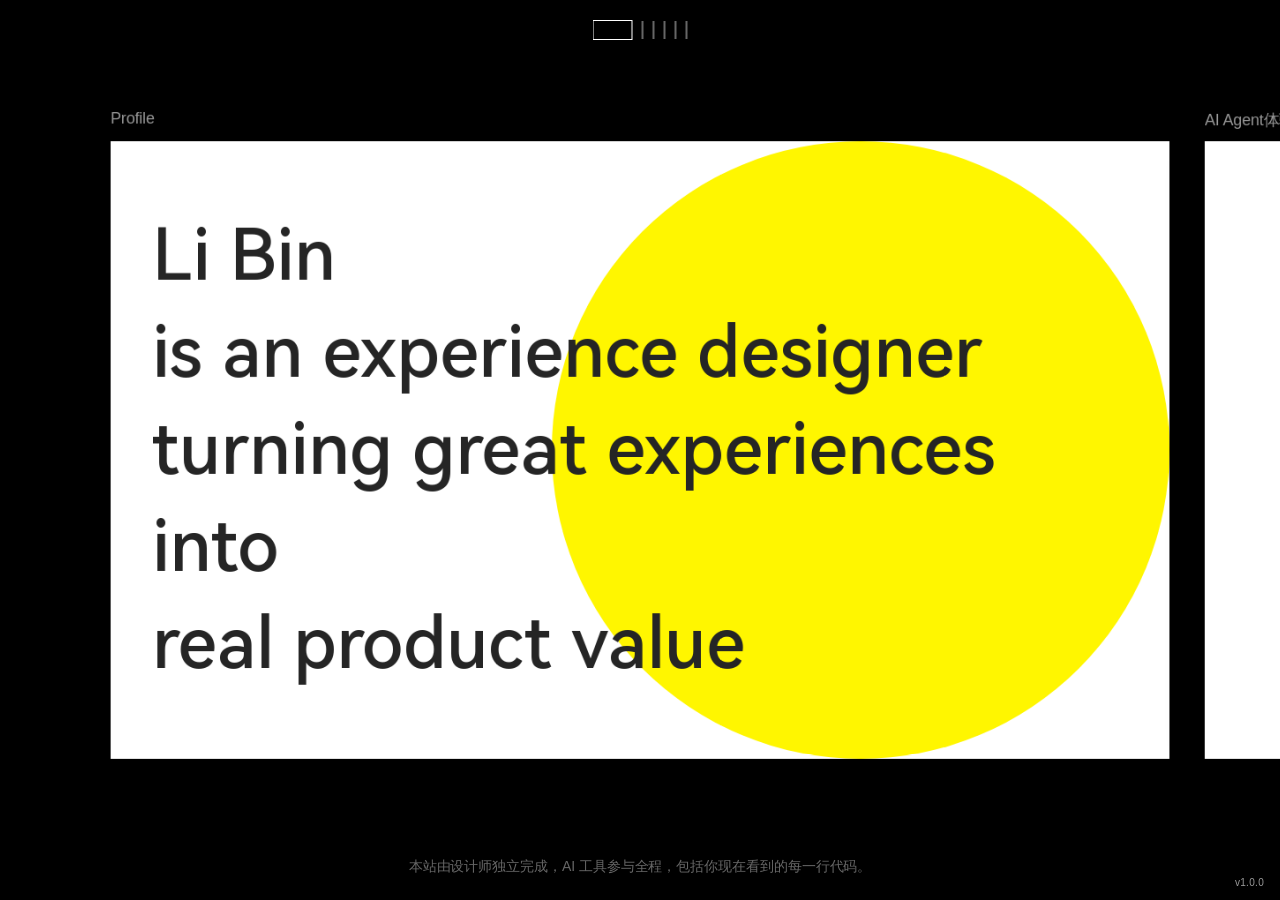
==== commit 61f9d00b: "feat: translate homepage cards to English" ====
--- a/index.html
+++ b/index.html
@@ -3,9 +3,10 @@
 <head>
   <meta charset="UTF-8">
   <meta name="viewport" content="width=device-width, initial-scale=1">
-  <title>李彬 · 作品集</title>
+  <title>李彬 · 个人网站</title>
+  <link rel="icon" type="image/svg+xml" href="images/favicon.svg">
   <link rel="stylesheet" href="css/style.css">
-  <link rel="stylesheet" href="css/cards.css">
+  <link rel="stylesheet" href="css/cards.css?v=20261016-2">
 </head>
 <body>
 
@@ -22,11 +23,11 @@
     <div class="card-strip" id="cardStrip">
 
       <!-- External labels: positioned above each card -->
-      <div class="ext-label" style="left:0px;">个人履历</div>
+      <div class="ext-label" style="left:0px;">Profile</div>
       <div class="ext-label" style="left:1240px;">AI Agent体验设计</div>
-      <div class="ext-label" style="left:2480px;">宠胖胖-宠物社区设计</div>
-      <div class="ext-label" style="left:3720px;">B端CRM系统设计</div>
-      <div class="ext-label" style="left:4960px;">其他设计</div>
+      <div class="ext-label" style="left:2480px;">ChongPangPang · Pet Community</div>
+      <div class="ext-label" style="left:3720px;">B2B CRM System Design</div>
+      <div class="ext-label" style="left:4960px;">More Designs</div>
       <!-- Vibe Cooding 入口暂时隐藏（内容完善后取消注释，并把 scroll.js 的 CARD_COUNT 改回 7、视差映射 contact 改回 6）
       <div class="ext-label" style="left:6200px;">Vibe Cooding</div>
       <div class="ext-label" style="left:7440px;"></div>
@@ -36,11 +37,11 @@
       <div class="card card-00 card-clickable" id="card-00" data-href="about.html">
         <div class="c00-circle"></div>
         <div class="c00-bio">
-          <span><span class="c00-rise">李彬</span></span>
-          <span><span class="c00-rise">是体验设计师</span></span>
-          <span><span class="c00-rise">致力于将好体验</span></span>
-          <span><span class="c00-rise">转化为</span></span>
-          <span><span class="c00-rise">真实的产品价值</span></span>
+          <span><span class="c00-rise">Li Bin</span></span>
+          <span><span class="c00-rise">is an experience designer</span></span>
+          <span><span class="c00-rise">turning great experiences</span></span>
+          <span><span class="c00-rise">into</span></span>
+          <span><span class="c00-rise">real product value</span></span>
         </div>
       </div>
 
@@ -54,13 +55,13 @@
       <!-- Card 02 — C端体验设计 -->
       <!-- Card 03 · 宠胖胖（IP 互动 · 点击进详情）-->
       <div class="card card-02 card-clickable" id="card-02" data-href="project.html?p=pet">
-        <h2 class="c-proj-title">宠胖胖</h2>
-        <canvas class="mascot" width="400" height="400" aria-label="宠胖胖 IP"></canvas>
+        <h2 class="c-proj-title">ChongPangPang</h2>
+        <canvas class="mascot" width="400" height="400" aria-label="ChongPangPang mascot"></canvas>
       </div>
 
       <!-- Card 04 · B端 CRM 系统 → 详情页 -->
       <div class="card card-proj card-clickable" id="card-03" data-href="project.html?p=crm">
-        <h2 class="c-proj-title">CRM系统</h2>
+        <h2 class="c-proj-title">CRM</h2>
       </div>
 
       <!-- Card 05 · 其他设计合集 → category 列表(四角标签 + 居中标题) -->
@@ -81,10 +82,10 @@
       <!-- Card 07 · 联系（点击「联系我」复制微信号）-->
       <div class="card card-contact" id="card-06">
         <div class="contact-lines">
-          <p>保持简洁</p>
-          <p>保持清晰</p>
-          <p>充满温度</p>
-          <p>有想法或项目？<button type="button" class="wx-copy" data-wx="Libin_y">——联系我</button></p>
+          <p>Keep it simple</p>
+          <p>Keep it clear</p>
+          <p>Keep it human</p>
+          <p>Have an idea? <button type="button" class="wx-copy" data-wx="Libin_y">— Let's talk</button></p>
         </div>
       </div>
 
@@ -106,6 +107,7 @@
 
   <!-- 背景粒子光效（已暂时关闭 · 取消下一行注释即可重新开启） -->
   <!-- <script src="js/bg-particles.js"></script> -->
+  <script src="js/scroll-core.js"></script>
   <script src="js/scroll.js"></script>
   <!-- 宠胖胖 IP 互动动画（卡片3，悬停挥手）-->
   <script src="js/mascot.js"></script>
--- a/css/style.css
+++ b/css/style.css
@@ -94,6 +94,9 @@
 
 /* 设计稿样式：未选中 = #666666 细线；选中 = #FFFFFF 描边方框 */
 .mm-tick {
+  appearance: none;
+  -webkit-appearance: none;
+  padding: 0;
   width: 2px;
   height: 18px;
   border-radius: 0;
@@ -105,6 +108,10 @@
               height     0.28s cubic-bezier(0.4, 0, 0.2, 1),
               background 0.2s ease,
               box-shadow 0.2s ease;
+}
+.mm-tick:focus-visible {
+  outline: 2px solid #ffffff;
+  outline-offset: 4px;
 }
 .mm-tick:hover {
   background: #9b9b9b;
--- a/css/cards.css
+++ b/css/cards.css
@@ -162,15 +162,25 @@
   color: #252525; white-space: nowrap;
 }
 
-/* 卡片3 · 宠胖胖：标题左 150(设计稿)，胖豚 IP 239×239 @ (905,280) */
+/* 卡片3 · 宠胖胖：英文品牌名较长，保留大字视觉并完整落在卡片内 */
 .card-02 { background: #fff; }
-.card-02 .c-proj-title { left: 150px; }
+.card-02 .c-proj-title {
+  left: 32px;
+  font-size: 160px;
+  letter-spacing: -0.035em;
+}
 .card-02 .mascot {
   position: absolute;
   left: 905px; top: 280px;
   width: 239px; height: 239px;
   z-index: 4;
   cursor: pointer;
+}
+
+/* CRM 标题在卡片静止于视口中央时水平居中，滚动中继续保留视差。 */
+#card-03 .c-proj-title {
+  left: 50%;
+  transform: translate(-50%, -50%) translateX(var(--parallax-x, 0px));
 }
 
 /* More designs / Vibe Cooding：120px 居中 */
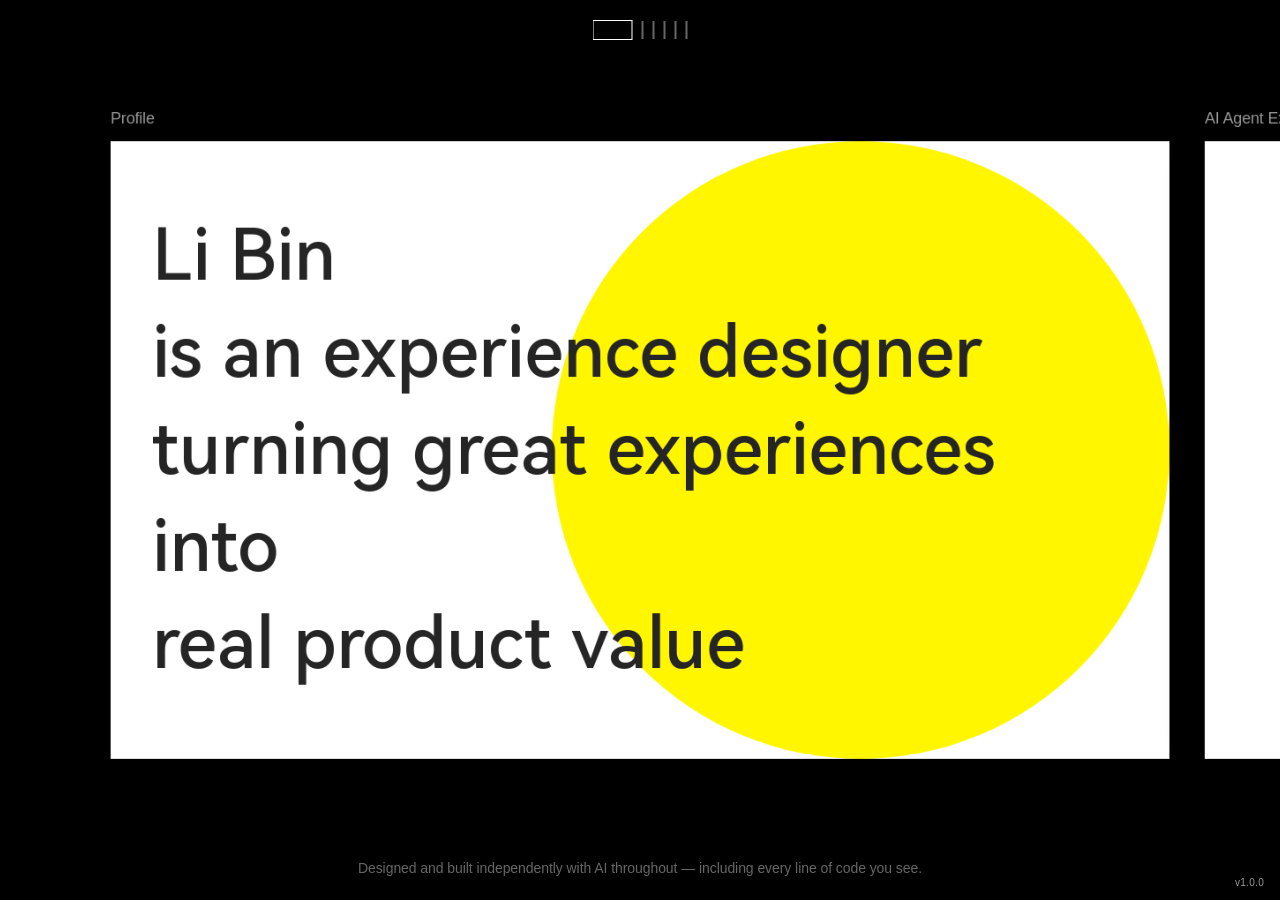
==== commit d5fa6731: "fix: refine homepage typography alignment" ====
--- a/index.html
+++ b/index.html
@@ -6,7 +6,7 @@
   <title>李彬 · 个人网站</title>
   <link rel="icon" type="image/svg+xml" href="images/favicon.svg">
   <link rel="stylesheet" href="css/style.css">
-  <link rel="stylesheet" href="css/cards.css?v=20261016-2">
+  <link rel="stylesheet" href="css/cards.css?v=20261016-3">
 </head>
 <body>
 
@@ -24,7 +24,7 @@
 
       <!-- External labels: positioned above each card -->
       <div class="ext-label" style="left:0px;">Profile</div>
-      <div class="ext-label" style="left:1240px;">AI Agent体验设计</div>
+      <div class="ext-label" style="left:1240px;">AI Agent Experience Design</div>
       <div class="ext-label" style="left:2480px;">ChongPangPang · Pet Community</div>
       <div class="ext-label" style="left:3720px;">B2B CRM System Design</div>
       <div class="ext-label" style="left:4960px;">More Designs</div>
@@ -95,7 +95,7 @@
   </div>
 
   <!-- Footer credit -->
-  <div class="site-footer">本站由设计师独立完成，AI 工具参与全程，包括你现在看到的每一行代码。</div>
+  <div class="site-footer">Designed and built independently with AI throughout — including every line of code you see.</div>
 
   <!-- Narrow viewport warning -->
   <div id="narrowWarn" style="display:none;position:fixed;inset:0;background:#ede9e3;z-index:9000;align-items:center;justify-content:center;font-size:16px;color:#555;text-align:center;font-family:-apple-system,sans-serif;padding:40px;">
--- a/css/cards.css
+++ b/css/cards.css
@@ -166,6 +166,7 @@
 .card-02 { background: #fff; }
 .card-02 .c-proj-title {
   left: 32px;
+  top: calc(50% - 16px);
   font-size: 160px;
   letter-spacing: -0.035em;
 }
@@ -186,7 +187,7 @@
 /* More designs / Vibe Cooding：120px 居中 */
 .c-big {
   position: absolute;
-  left: 0; right: 0; top: 266px;
+  left: 0; right: 0; top: 250px;
   margin: 0; text-align: center;
   font-family: "HarmonyOS Sans SC", "PingFang SC", -apple-system, sans-serif;
   font-weight: 500; font-size: 120px; line-height: 1.4;
